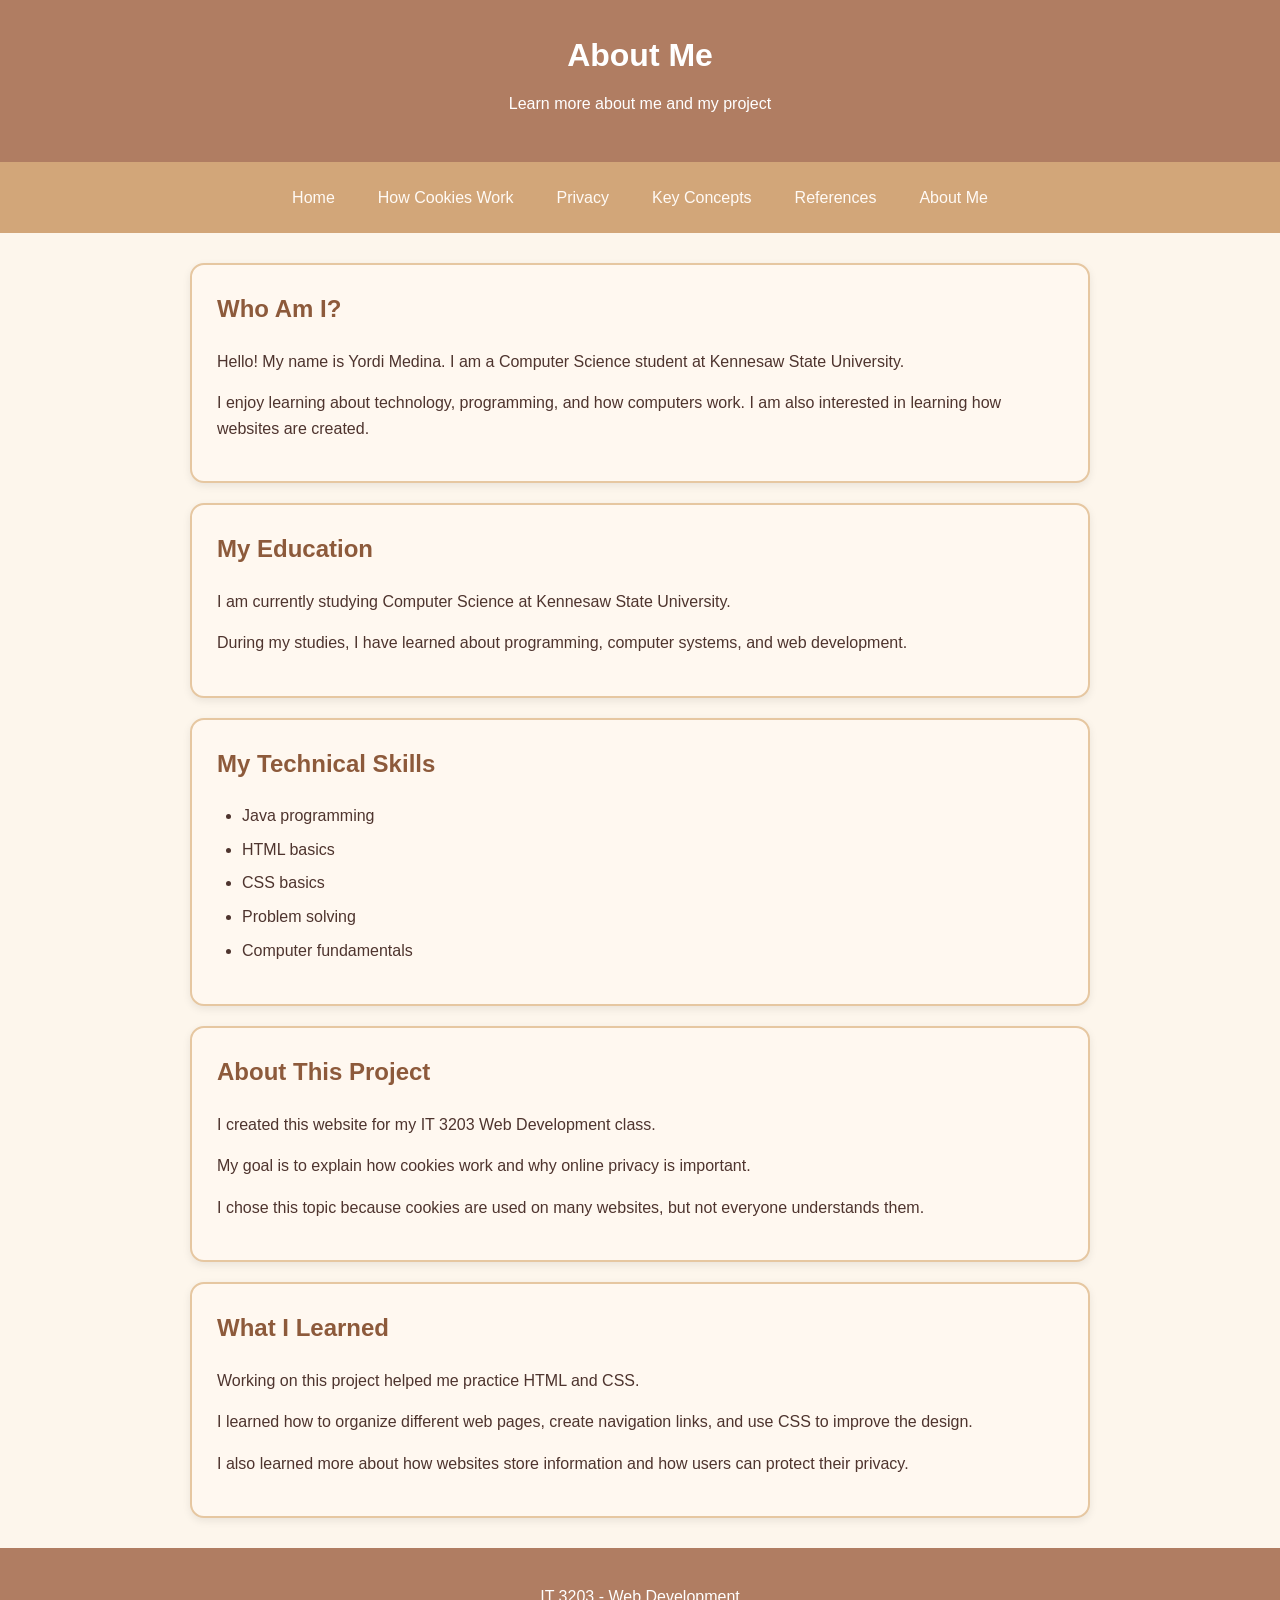
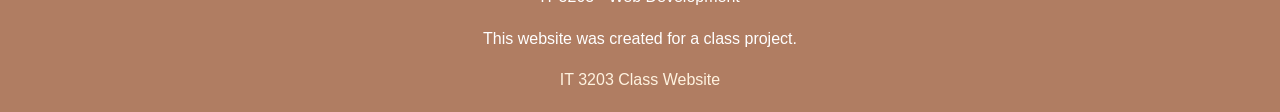
==== about.html @ 21bc92be "about.html" ====
<!DOCTYPE html>
<html lang="en">

<head>
    <meta charset="UTF-8">
    <meta name="viewport" content="width=device-width, initial-scale=1.0">
    <title>About Me - Cookies and Privacy</title>
    <link rel="stylesheet" href="style.css">
</head>

<body>

    <!-- Website header -->
    <header id="site-header">
        <h1>About Me</h1>
        <p>Learn more about me and my project</p>
    </header>

    <!-- Navigation menu -->
    <nav>
        <a href="index.html">Home</a>
        <a href="how-cookies-work.html">How Cookies Work</a>
        <a href="privacy-security.html">Privacy</a>
        <a href="key-concepts.html">Key Concepts</a>
        <a href="references.html">References</a>
        <a href="about.html">About Me</a>
    </nav>

    <main class="container">

        <!-- Personal introduction -->
        <section>
            <h2>Who Am I?</h2>

            <p>
                Hello! My name is Yordi Medina.
                I am a Computer Science student at
                Kennesaw State University.
            </p>

            <p>
                I enjoy learning about technology,
                programming, and how computers work.
                I am also interested in learning how
                websites are created.
            </p>
        </section>

        <!-- Education -->
        <section>
            <h2>My Education</h2>

            <p>
                I am currently studying Computer
                Science at Kennesaw State University.
            </p>

            <p>
                During my studies, I have learned
                about programming, computer systems,
                and web development.
            </p>
        </section>

        <!-- Skills -->
        <section>
            <h2>My Technical Skills</h2>

            <ul>
                <li>Java programming</li>
                <li>HTML basics</li>
                <li>CSS basics</li>
                <li>Problem solving</li>
                <li>Computer fundamentals</li>
            </ul>
        </section>

        <!-- About this project -->
        <section>
            <h2>About This Project</h2>

            <p>
                I created this website for my
                IT 3203 Web Development class.
            </p>

            <p>
                My goal is to explain how cookies
                work and why online privacy
                is important.
            </p>

            <p>
                I chose this topic because cookies
                are used on many websites, but
                not everyone understands them.
            </p>
        </section>

        <!-- What I learned -->
        <section>
            <h2>What I Learned</h2>

            <p>
                Working on this project helped me
                practice HTML and CSS.
            </p>

            <p>
                I learned how to organize different
                web pages, create navigation links,
                and use CSS to improve the design.
            </p>

            <p>
                I also learned more about how
                websites store information
                and how users can protect
                their privacy.
            </p>
        </section>

    </main>

    <!-- Footer -->
    <footer>
        <p>IT 3203 - Web Development</p>
        <p>This website was created for a class project.</p>

        <a href="https://ksuweb.github.io/IT3203/">
            IT 3203 Class Website
        </a>
    </footer>

</body>
</html>
---- style.css ----
/* General website style */
body {
    font-family: Arial, sans-serif;
    margin: 0;
    background-color: #fdf6ec;
    color: #4e342e;
    line-height: 1.6;
}

/* Website header */
#site-header {
    background-color: #b07d62;
    color: white;
    text-align: center;
    padding: 30px 20px;
}

/* Title and cookie image */
.title-row {
    display: flex;
    align-items: center;
    justify-content: center;
    gap: 15px;
}

#site-header h1 {
    margin: 0;
    font-size: 32px;
}

#site-header p {
    margin-top: 10px;
    font-size: 16px;
}

/* Bitten cookie image */
.title-cookie {
    width: 85px;
    height: auto;
    flex-shrink: 0;
}

/* Navigation menu */
nav {
    background-color: #d2a679;
    display: flex;
    justify-content: center;
    flex-wrap: wrap;
    gap: 15px;
    padding: 15px;
}

/* Navigation links */
nav a {
    color: #fffaf5;
    text-decoration: none;
    padding: 8px 14px;
    border-radius: 20px;
    transition: background-color 0.2s;
}

/* Hover effect */
nav a:hover {
    background-color: #8d5a3b;
    color: white;
}

/* Main content */
.container {
    max-width: 900px;
    margin: 30px auto;
    padding: 0 20px;
}

/* Content sections */
section {
    background-color: #fff8f0;
    padding: 25px;
    margin-bottom: 20px;
    border: 2px solid #e6c7a1;
    border-radius: 14px;
    box-shadow: 0 3px 8px rgba(0, 0, 0, 0.08);
}

/* Section headings */
h2 {
    color: #8d5a3b;
    margin-top: 0;
}

/* Paragraphs */
p {
    margin-bottom: 15px;
}

/* Lists */
ul, ol {
    padding-left: 25px;
}

li {
    margin-bottom: 8px;
}

/* Links inside sections */
section a {
    color: #a35c2c;
    text-decoration: none;
    font-weight: bold;
}

section a:hover {
    color: #6d3f24;
    text-decoration: underline;
}

/* Table design */
table {
    width: 100%;
    border-collapse: collapse;
    margin-top: 20px;
}

th {
    background-color: #b07d62;
    color: white;
    padding: 12px;
    text-align: left;
}

td {
    border: 1px solid #e6c7a1;
    padding: 12px;
}

tr:nth-child(even) {
    background-color: #f5e4d2;
}

/* Footer */
footer {
    background-color: #b07d62;
    color: white;
    text-align: center;
    padding: 20px;
}

footer a {
    color: #fff3e0;
    text-decoration: none;
}

footer a:hover {
    text-decoration: underline;
}

/* Mobile design */
@media (max-width: 600px) {

    #site-header {
        padding: 25px 12px;
    }

    #site-header h1 {
        font-size: 26px;
    }

    #site-header p {
        font-size: 14px;
    }

    .title-row {
        gap: 10px;
    }

    .title-cookie {
        width: 55px;
    }

    nav {
        gap: 8px;
        padding: 10px;
    }

    nav a {
        font-size: 14px;
        padding: 8px;
    }

    .container {
        padding: 0 12px;
        margin: 20px auto;
    }

    section {
        padding: 15px;
    }

    h2 {
        font-size: 22px;
    }

    table {
        font-size: 13px;
    }

    th, td {
        padding: 6px;
        overflow-wrap: anywhere;
    }
}
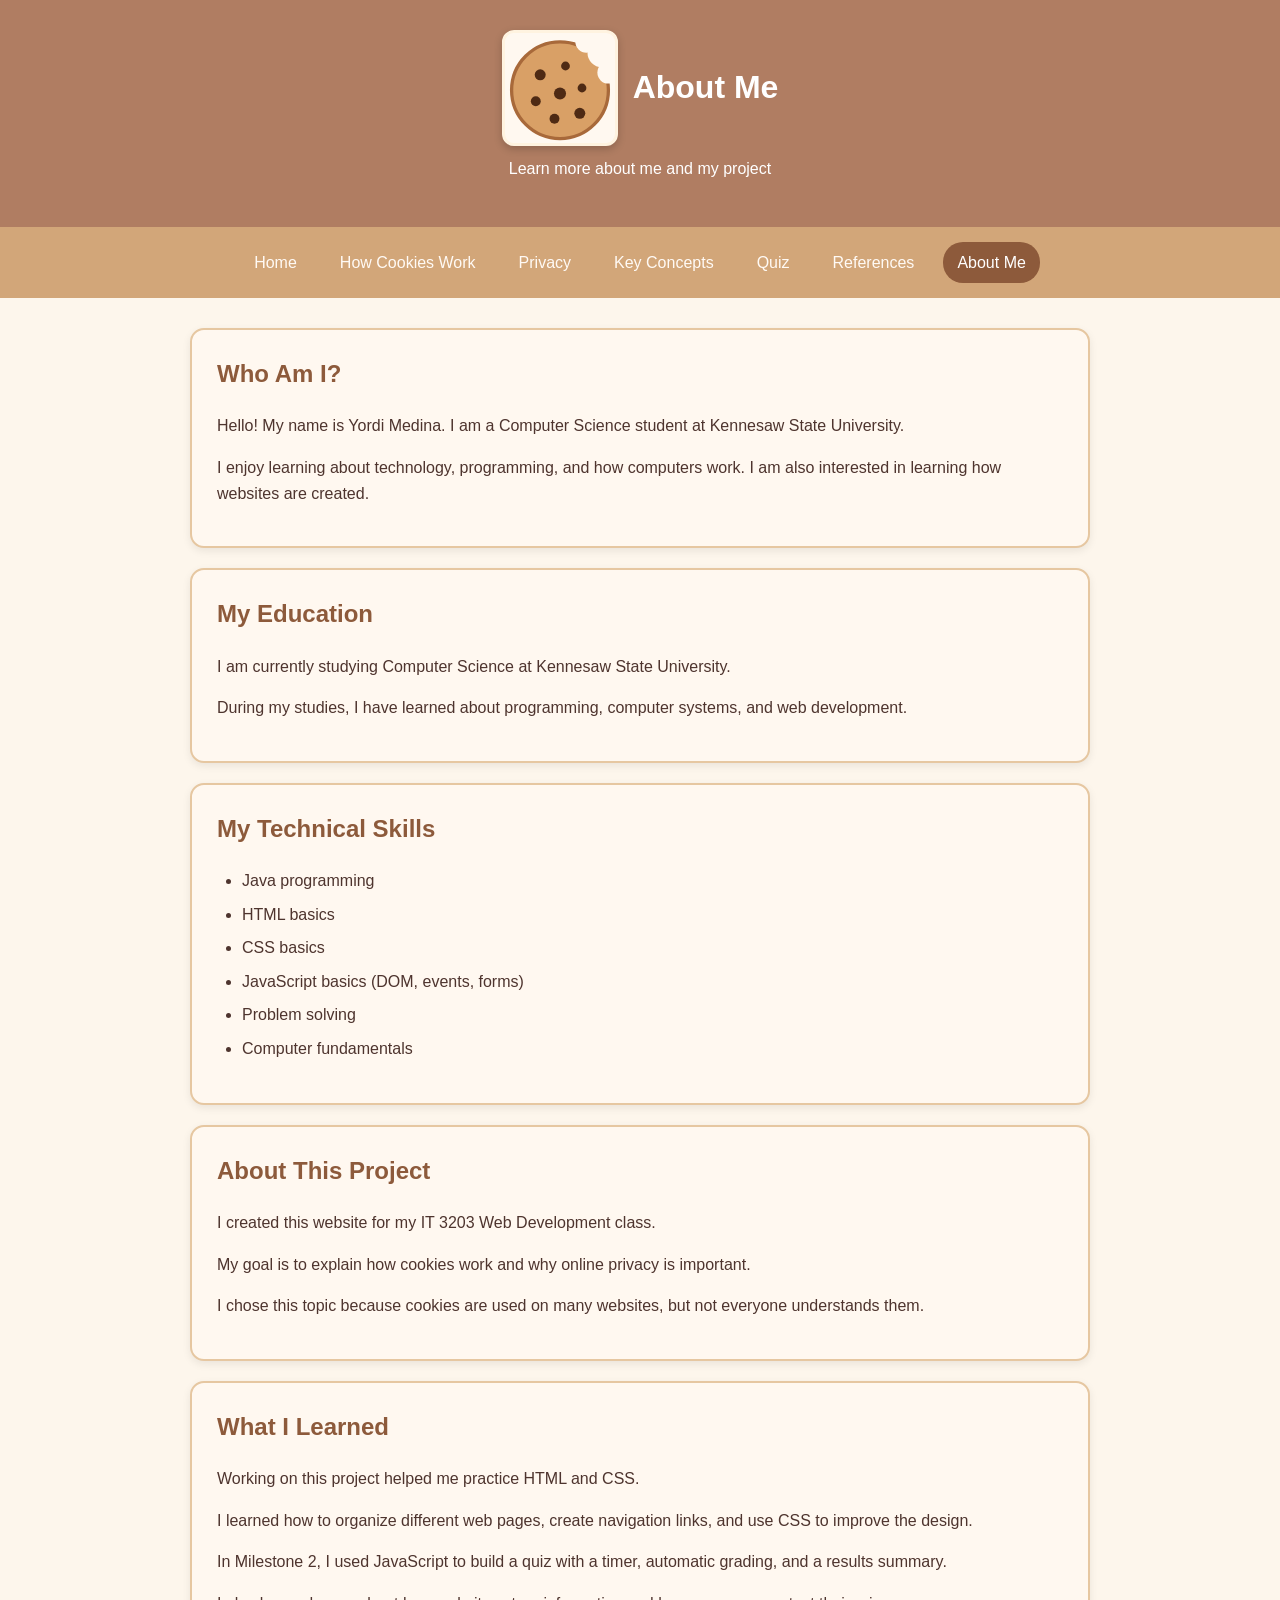
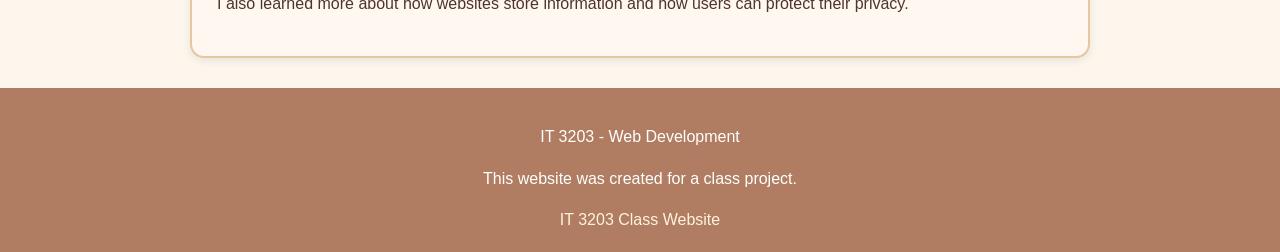
==== commit 6772431a: "Add files via upload" ====
--- a/about.html
+++ b/about.html
@@ -12,7 +12,13 @@
 
     <!-- Website header -->
     <header id="site-header">
-        <h1>About Me</h1>
+        <div class="title-row">
+            <!-- Cookie photo next to the title (falls back to a local drawing if the photo cannot load) -->
+            <img src="https://upload.wikimedia.org/wikipedia/commons/2/29/Choco_chip_cookie_bitten.jpg"
+                 alt="Bitten chocolate chip cookie" class="title-cookie"
+                 onerror="this.onerror=null; this.src='images/cookie.svg';">
+            <h1>About Me</h1>
+        </div>
         <p>Learn more about me and my project</p>
     </header>
 
@@ -22,8 +28,9 @@
         <a href="how-cookies-work.html">How Cookies Work</a>
         <a href="privacy-security.html">Privacy</a>
         <a href="key-concepts.html">Key Concepts</a>
+        <a href="quiz.html">Quiz</a>
         <a href="references.html">References</a>
-        <a href="about.html">About Me</a>
+        <a href="about.html" class="active">About Me</a>
     </nav>
 
     <main class="container">
@@ -70,6 +77,7 @@
                 <li>Java programming</li>
                 <li>HTML basics</li>
                 <li>CSS basics</li>
+                <li>JavaScript basics (DOM, events, forms)</li>
                 <li>Problem solving</li>
                 <li>Computer fundamentals</li>
             </ul>
@@ -113,6 +121,12 @@
             </p>
 
             <p>
+                In Milestone 2, I used JavaScript to build
+                a quiz with a timer, automatic grading,
+                and a results summary.
+            </p>
+
+            <p>
                 I also learned more about how
                 websites store information
                 and how users can protect
--- a/style.css
+++ b/style.css
@@ -33,11 +33,15 @@
     font-size: 16px;
 }
 
-/* Bitten cookie image */
+/* Bitten cookie photo next to the title */
 .title-cookie {
-    width: 85px;
+    width: 110px;
     height: auto;
     flex-shrink: 0;
+    border-radius: 12px;
+    border: 3px solid #fff3e0;
+    box-shadow: 0 3px 8px rgba(0, 0, 0, 0.2);
+    background-color: #fff8f0;
 }
 
 /* Navigation menu */
@@ -59,8 +63,9 @@
     transition: background-color 0.2s;
 }
 
-/* Hover effect */
-nav a:hover {
+/* Hover effect and the link of the current page */
+nav a:hover,
+nav a.active {
     background-color: #8d5a3b;
     color: white;
 }
@@ -154,9 +159,318 @@
     text-decoration: underline;
 }
 
+/* Code example box */
+.code-box {
+    background-color: #4e342e;
+    color: #fff3e0;
+    padding: 14px 16px;
+    border-radius: 8px;
+    overflow-x: auto;
+    font-size: 14px;
+}
+
+code {
+    font-family: Consolas, "Courier New", monospace;
+}
+
+/* Small "tip" box used on content pages */
+.tip {
+    background-color: #f5e4d2;
+    border-left: 5px solid #b07d62;
+    padding: 12px 16px;
+    border-radius: 8px;
+}
+
+/* =========================================
+   QUIZ PAGE
+   ========================================= */
+
+/* Hide an element (used by quiz.js) */
+.hidden {
+    display: none !important;
+}
+
+/* Buttons */
+.btn {
+    font-family: inherit;
+    font-size: 16px;
+    font-weight: bold;
+    padding: 12px 26px;
+    border: none;
+    border-radius: 25px;
+    cursor: pointer;
+    transition: background-color 0.2s, transform 0.1s;
+}
+
+.btn:active {
+    transform: scale(0.97);
+}
+
+.btn-primary {
+    background-color: #8d5a3b;
+    color: white;
+}
+
+.btn-primary:hover {
+    background-color: #6d3f24;
+}
+
+.btn-secondary {
+    background-color: #e6c7a1;
+    color: #4e342e;
+}
+
+.btn-secondary:hover {
+    background-color: #d2a679;
+}
+
+/* Timer bar that sticks to the top while scrolling */
+#timer-bar {
+    position: sticky;
+    top: 0;
+    z-index: 10;
+    display: flex;
+    justify-content: space-between;
+    background-color: #4e342e;
+    color: white;
+    padding: 12px 20px;
+    border-radius: 12px;
+    margin-bottom: 20px;
+    box-shadow: 0 3px 8px rgba(0, 0, 0, 0.2);
+}
+
+/* Last minute: timer turns red */
+#timer-bar.warning {
+    background-color: #c62828;
+}
+
+/* Each question card */
+.question {
+    background-color: #fff8f0;
+    border: 2px solid #e6c7a1;
+    border-radius: 14px;
+    padding: 20px 25px;
+    margin: 0 0 20px 0;
+    box-shadow: 0 3px 8px rgba(0, 0, 0, 0.08);
+}
+
+.question legend {
+    font-weight: bold;
+    color: #8d5a3b;
+    padding: 0 8px;
+}
+
+.question legend em {
+    font-weight: normal;
+    font-size: 14px;
+}
+
+/* Round question number */
+.q-num {
+    display: inline-block;
+    width: 28px;
+    height: 28px;
+    line-height: 28px;
+    text-align: center;
+    border-radius: 50%;
+    background-color: #b07d62;
+    color: white;
+    margin-right: 6px;
+}
+
+/* Text box and dropdown */
+.question input[type="text"],
+.question select {
+    display: block;
+    width: 100%;
+    max-width: 400px;
+    margin-top: 10px;
+    padding: 10px 12px;
+    font-size: 16px;
+    font-family: inherit;
+    border: 2px solid #d2a679;
+    border-radius: 8px;
+    background-color: white;
+    box-sizing: border-box;
+}
+
+.question input[type="text"]:focus,
+.question select:focus {
+    outline: none;
+    border-color: #8d5a3b;
+    box-shadow: 0 0 0 3px rgba(141, 90, 59, 0.2);
+}
+
+/* Radio and checkbox options look like clickable rows */
+.choice {
+    display: flex;
+    align-items: center;
+    gap: 10px;
+    padding: 10px 14px;
+    margin: 8px 0;
+    border: 1px solid #e6c7a1;
+    border-radius: 8px;
+    background-color: white;
+    cursor: pointer;
+    transition: background-color 0.2s;
+}
+
+.choice:hover {
+    background-color: #f5e4d2;
+}
+
+.choice input {
+    accent-color: #8d5a3b;
+    width: 18px;
+    height: 18px;
+}
+
+/* Feedback text under each question after submit */
+.feedback {
+    margin: 10px 0 0 0;
+    font-weight: bold;
+}
+
+.question.correct {
+    border-color: #2e7d32;
+    background-color: #e8f5e9;
+}
+
+.question.correct .feedback {
+    color: #2e7d32;
+}
+
+.question.incorrect {
+    border-color: #c62828;
+    background-color: #ffebee;
+}
+
+.question.incorrect .feedback {
+    color: #c62828;
+}
+
+.quiz-buttons {
+    display: flex;
+    gap: 15px;
+    justify-content: center;
+    margin-bottom: 20px;
+}
+
+/* Results panel */
+.time-up {
+    color: #c62828;
+    font-weight: bold;
+}
+
+.result-summary {
+    display: flex;
+    align-items: center;
+    gap: 25px;
+    padding: 20px;
+    border-radius: 12px;
+    margin-bottom: 15px;
+}
+
+.result-summary.pass {
+    background-color: #e8f5e9;
+    border: 2px solid #2e7d32;
+}
+
+.result-summary.fail {
+    background-color: #ffebee;
+    border: 2px solid #c62828;
+}
+
+.result-badge {
+    font-size: 30px;
+    font-weight: bold;
+    color: white;
+    padding: 15px 25px;
+    border-radius: 12px;
+}
+
+.pass .result-badge {
+    background-color: #2e7d32;
+}
+
+.fail .result-badge {
+    background-color: #c62828;
+}
+
+.result-stats p {
+    margin: 4px 0;
+}
+
+/* Score bar */
+.score-bar {
+    height: 14px;
+    background-color: #e6c7a1;
+    border-radius: 7px;
+    overflow: hidden;
+    margin-bottom: 15px;
+}
+
+.score-fill {
+    height: 100%;
+    transition: width 0.6s;
+}
+
+.score-fill.pass {
+    background-color: #2e7d32;
+}
+
+.score-fill.fail {
+    background-color: #c62828;
+}
+
+/* Results table */
+.table-wrap {
+    overflow-x: auto;
+    margin-bottom: 20px;
+}
+
+.results-table .row-correct td {
+    background-color: #f1f8f1;
+}
+
+.results-table .row-incorrect td {
+    background-color: #fdf0f0;
+}
+
+.tag {
+    display: inline-block;
+    padding: 3px 10px;
+    border-radius: 12px;
+    color: white;
+    font-size: 13px;
+    font-weight: bold;
+}
+
+.tag-correct {
+    background-color: #2e7d32;
+}
+
+.tag-incorrect {
+    background-color: #c62828;
+}
+
 /* Mobile design */
 @media (max-width: 600px) {
 
+    .result-summary {
+        flex-direction: column;
+        text-align: center;
+    }
+
+    .question {
+        padding: 15px;
+    }
+
+    .quiz-buttons {
+        flex-direction: column;
+    }
+
+
     #site-header {
         padding: 25px 12px;
     }
@@ -174,7 +488,7 @@
     }
 
     .title-cookie {
-        width: 55px;
+        width: 75px;
     }
 
     nav {
